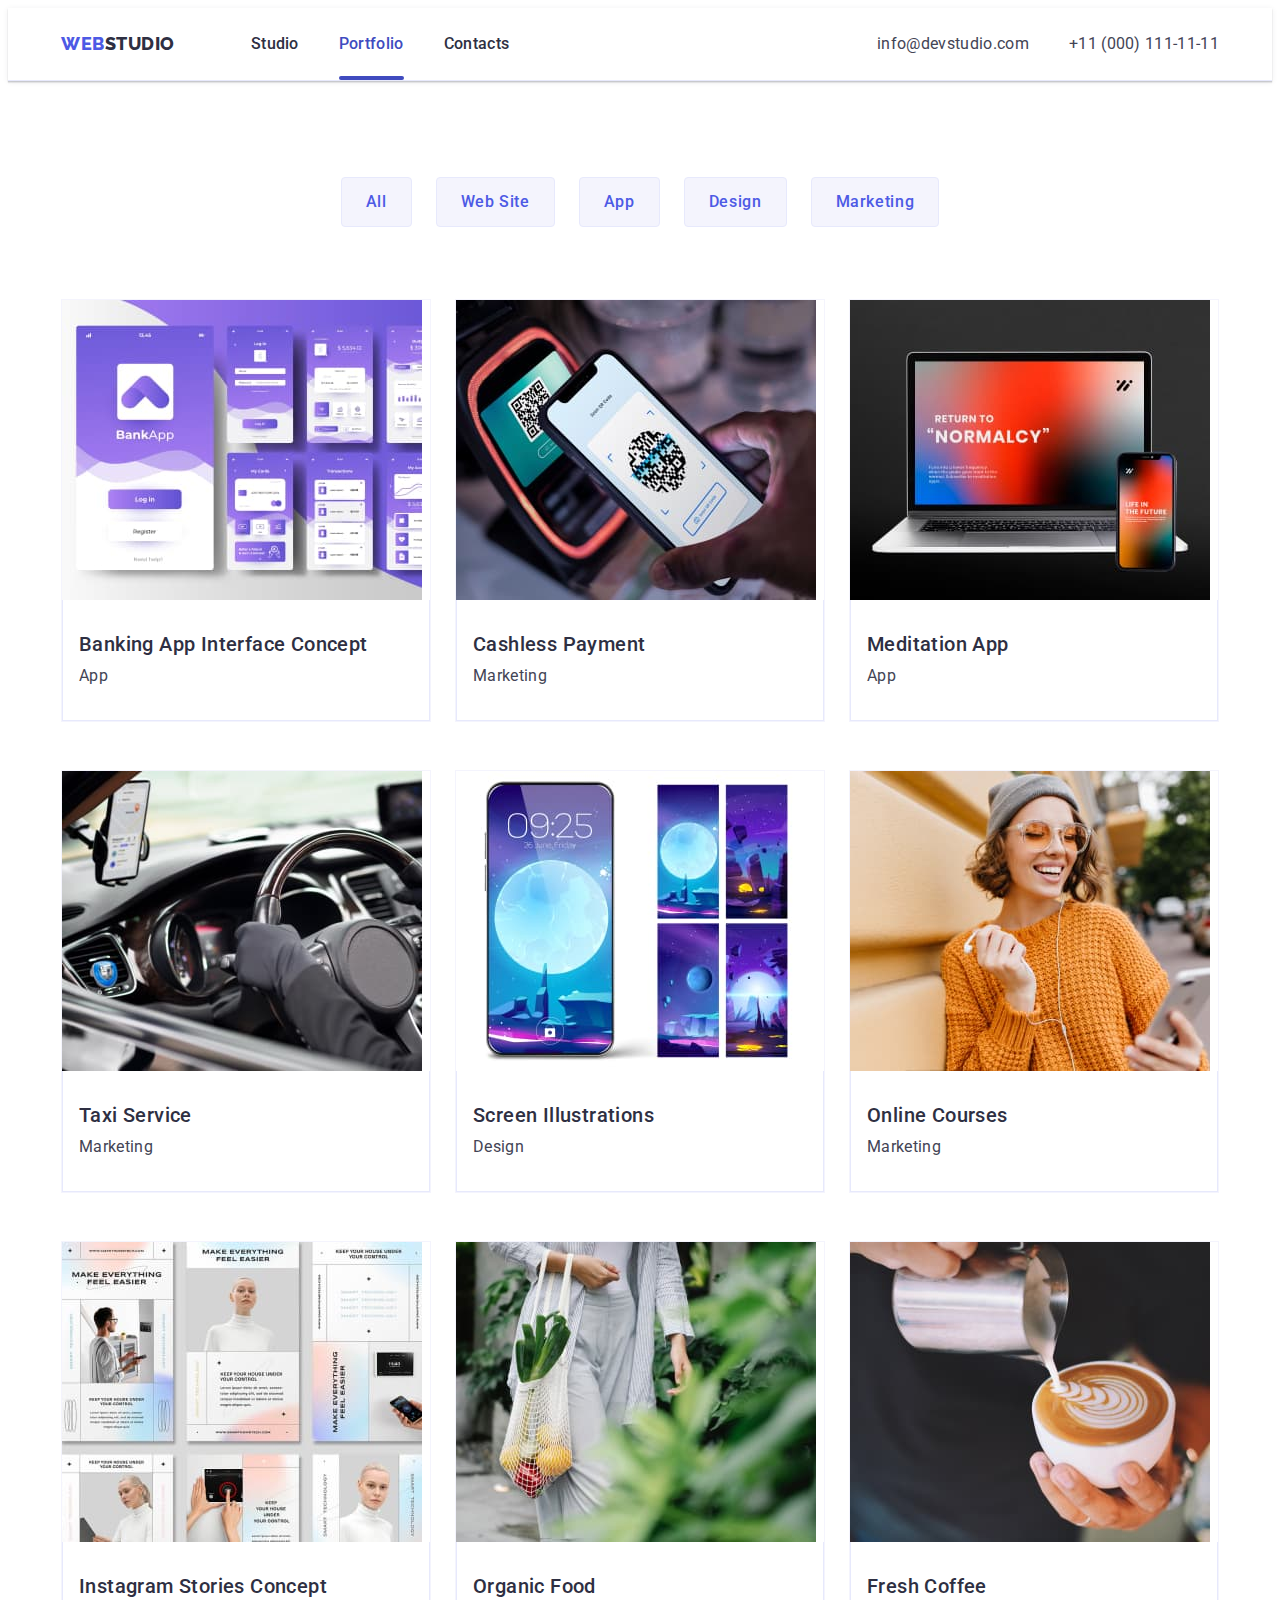
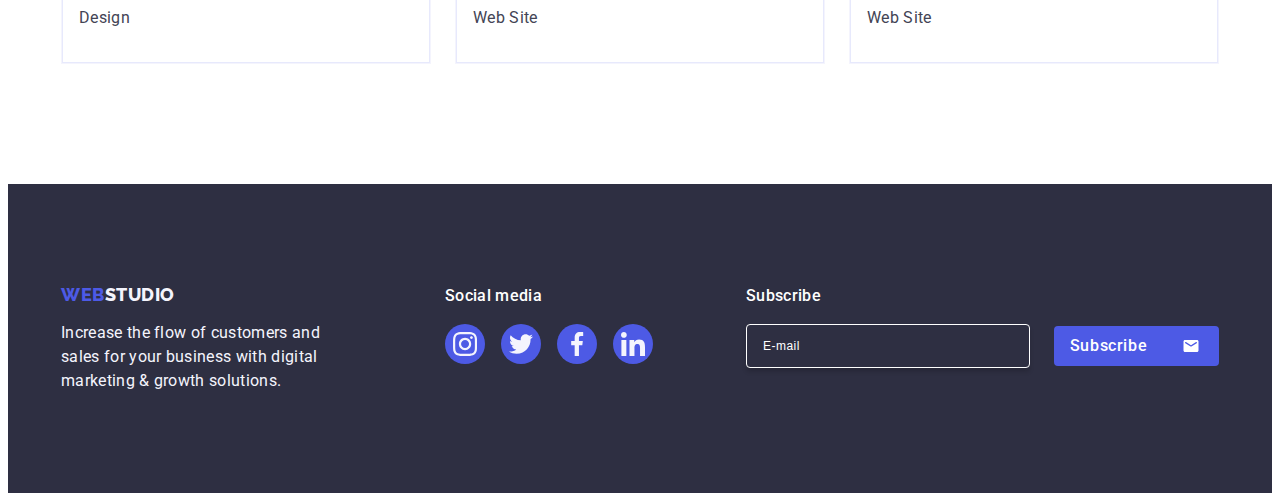
==== portfolio.html @ ca779aec "Initial commit" ====
<!DOCTYPE html>
<html lang="en">
  <head>
    <meta charset="UTF-8" />
    <meta name="viewport" content="width=device-width, initial-scale=1.0" />
    <title>Портфоліо</title>
    <link rel="preconnect" href="https://fonts.googleapis.com" />
    <link rel="preconnect" href="https://fonts.gstatic.com" crossorigin />
    <link
      href="https://fonts.googleapis.com/css2?family=Raleway:wght@800&family=Roboto:wght@400;500;700;900&display=swap"
      rel="stylesheet" />
    <link
      rel="stylesheet"
      href="https://cdnjs.cloudflare.com/ajax/libs/modern-normalize/2.0.0/modern-normalize.min.css"
      integrity="sha512-4xo8blKMVCiXpTaLzQSLSw3KFOVPWhm/TRtuPVc4WG6kUgjH6J03IBuG7JZPkcWMxJ5huwaBpOpnwYElP/m6wg=="
      crossorigin="anonymous"
      referrerpolicy="no-referrer" />
    <link rel="stylesheet" href="./css/styles.css" />
  </head>
  <body>
    <header class="header">
      <div class="header-container container">
        <nav class="header-nav nav">
          <a href="./index.html" class="logo link"
            >Web<span class="studio-header">Studio</span></a
          >
          <ul class="nav-list list">
            <li>
              <a href="./index.html" class="nav-list-item link">Studio</a>
            </li>
            <li>
              <a href="./portfolio.html" class="nav-list-item current link"
                >Portfolio</a
              >
            </li>
            <li>
              <a href="" class="nav-list-item link">Contacts</a>
            </li>
          </ul>
        </nav>
        <address class="link">
          <ul class="address-list list">
            <li class="address-list-item">
              <a href="mailto:info@devstudio.com" class="contacts-link link"
                >info@devstudio.com</a
              >
            </li>
            <li class="address-list-item">
              <a href="tel:+110001111111" class="contacts-link link"
                >+11 (000) 111-11-11</a
              >
            </li>
          </ul>
        </address>
      </div>
    </header>
    <main>
      <!-- Buttons -->
      <section class="buttons-section">
        <div class="container">
          <h1 class="visually-hidden">Filters</h1>
          <ul class="buttons-section-list list">
            <li>
              <button class="buttons" type="button">All</button>
            </li>
            <li>
              <button class="buttons" type="button">Web Site</button>
              <a href=""></a>
            </li>
            <li>
              <button class="buttons" type="button">App</button><a href=""></a>
            </li>
            <li>
              <button class="buttons" type="button">Design</button
              ><a href=""></a>
            </li>
            <li>
              <button class="buttons" type="button">Marketing</button
              ><a href=""></a>
            </li>
          </ul>
          <!-- Menu -->
          <ul class="menu-section-list card-set list">
            <li class="menu-list-item">
              <a href="" class="card-link link">
                <div class="thumb">
                  <img
                    class="menu-list-img"
                    src="./images/img-1.jpg"
                    alt="Banking App Interface Concept"
                    width="360"
                    height="300" />
                  <p class="overlay">
                    14 Stylish and User-Friendly App Design Concepts · Task
                    Manager App · Calorie Tracker App · Exotic Fruit Ecommerce
                    App · Cloud Storage App
                  </p>
                </div>
                <div class="menu-div">
                  <h2 class="menu-title">Banking App Interface Concept</h2>
                  <p class="menu-title-choice">App</p>
                </div>
              </a>
            </li>
            <li class="menu-list-item">
              <a href="" class="card-link link">
                <div class="thumb">
                  <img
                    class="menu-list-img"
                    src="./images/img-2.jpg"
                    alt="Cashless Payment"
                    width="360"
                    height="300" />
                  <p class="overlay">
                    14 Stylish and User-Friendly App Design Concepts · Task
                    Manager App · Calorie Tracker App · Exotic Fruit Ecommerce
                    App · Cloud Storage App
                  </p>
                </div>
                <div class="menu-div">
                  <h2 class="menu-title">Cashless Payment</h2>
                  <p class="menu-title-choice">Marketing</p>
                </div>
              </a>
            </li>
            <li class="menu-list-item">
              <a href="" class="card-link link">
                <div class="thumb">
                  <img
                    class="menu-list-img"
                    src="./images/img-3.jpg"
                    alt="Meditation App"
                    width="360"
                    height="300" />
                  <p class="overlay">
                    14 Stylish and User-Friendly App Design Concepts · Task
                    Manager App · Calorie Tracker App · Exotic Fruit Ecommerce
                    App · Cloud Storage App
                  </p>
                </div>
                <div class="menu-div">
                  <h2 class="menu-title">Meditation App</h2>
                  <p class="menu-title-choice">App</p>
                </div>
              </a>
            </li>
            <li class="menu-list-item">
              <a href="" class="card-link link">
                <div class="thumb">
                  <img
                    class="menu-list-img"
                    src="./images/img-4.jpg"
                    alt="Taxi Service"
                    width="360"
                    height="300" />
                  <p class="overlay">
                    14 Stylish and User-Friendly App Design Concepts · Task
                    Manager App · Calorie Tracker App · Exotic Fruit Ecommerce
                    App · Cloud Storage App
                  </p>
                </div>
                <div class="menu-div">
                  <h2 class="menu-title">Taxi Service</h2>
                  <p class="menu-title-choice">Marketing</p>
                </div>
              </a>
            </li>
            <li class="menu-list-item">
              <a href="" class="card-link link">
                <div class="thumb">
                  <img
                    class="menu-list-img"
                    src="./images/img-5.jpg"
                    alt="Screen Illustrations"
                    width="360"
                    height="300" />
                  <p class="overlay">
                    14 Stylish and User-Friendly App Design Concepts · Task
                    Manager App · Calorie Tracker App · Exotic Fruit Ecommerce
                    App · Cloud Storage App
                  </p>
                </div>
                <div class="menu-div">
                  <h2 class="menu-title">Screen Illustrations</h2>
                  <p class="menu-title-choice">Design</p>
                </div>
              </a>
            </li>
            <li class="menu-list-item">
              <a href="" class="card-link link">
                <div class="thumb">
                  <img
                    class="menu-list-img"
                    src="./images/img-6.jpg"
                    alt="Online Courses"
                    width="360"
                    height="300" />
                  <p class="overlay">
                    14 Stylish and User-Friendly App Design Concepts · Task
                    Manager App · Calorie Tracker App · Exotic Fruit Ecommerce
                    App · Cloud Storage App
                  </p>
                </div>
                <div class="menu-div">
                  <h2 class="menu-title">Online Courses</h2>
                  <p class="menu-title-choice">Marketing</p>
                </div>
              </a>
            </li>
            <li class="menu-list-item">
              <a href="" class="card-link link">
                <div class="thumb">
                  <img
                    class="menu-list-img"
                    src="./images/img-7.jpg"
                    alt="Instagram Stories Concept"
                    width="360"
                    height="300" />
                  <p class="overlay">
                    14 Stylish and User-Friendly App Design Concepts · Task
                    Manager App · Calorie Tracker App · Exotic Fruit Ecommerce
                    App · Cloud Storage App
                  </p>
                </div>
                <div class="menu-div">
                  <h2 class="menu-title">Instagram Stories Concept</h2>
                  <p class="menu-title-choice">Design</p>
                </div>
              </a>
            </li>
            <li class="menu-list-item">
              <a href="" class="card-link link">
                <div class="thumb">
                  <img
                    class="menu-list-img"
                    src="./images/img-8.jpg"
                    alt="Organic Food"
                    width="360"
                    height="300" />
                  <p class="overlay">
                    14 Stylish and User-Friendly App Design Concepts · Task
                    Manager App · Calorie Tracker App · Exotic Fruit Ecommerce
                    App · Cloud Storage App
                  </p>
                </div>
                <div class="menu-div">
                  <h2 class="menu-title">Organic Food</h2>
                  <p class="menu-title-choice">Web Site</p>
                </div>
              </a>
            </li>
            <li class="menu-list-item">
              <a href="" class="card-link link">
                <div class="thumb">
                  <img
                    class="menu-list-img"
                    src="./images/img-9.jpg"
                    alt="Fresh Coffee"
                    width="360"
                    height="300" />
                  <p class="overlay">
                    14 Stylish and User-Friendly App Design Concepts · Task
                    Manager App · Calorie Tracker App · Exotic Fruit Ecommerce
                    App · Cloud Storage App
                  </p>
                </div>
                <div class="menu-div">
                  <h2 class="menu-title">Fresh Coffee</h2>
                  <p class="menu-title-choice">Web Site</p>
                </div>
              </a>
            </li>
          </ul>
        </div>
      </section>
    </main>
    <footer class="foot-fon">
      <div class="footer-container container">
        <div class="logo-text">
          <a href="./index.html" class="logo-footer link"
            >Web<span class="studio-footer">Studio</span></a
          >
          <p class="footer-text">
            Increase the flow of customers and sales for your business with
            digital marketing & growth solutions.
          </p>
        </div>
        <div class="social-media">
          <p class="social-text">Social media</p>
          <ul class="social-list-footer list">
            <li class="social-footer-item">
              <a
                class="social-footer-link link"
                href="https://instagram.com/"
                target="_blank"
                ><svg class="social-list-icon" width="24" height="24">
                  <use href="./images/icons.svg#icon-instagram"></use></svg
              ></a>
            </li>
            <li class="social-footer-item">
              <a
                class="social-footer-link link"
                href="https://twitter.com/"
                target="_blank"
                ><svg class="social-list-icon" width="24" height="24">
                  <use href="./images/icons.svg#icon-twitter"></use></svg
              ></a>
            </li>
            <li class="social-footer-item">
              <a
                class="social-footer-link link"
                href="https://facebook.com/"
                target="_blank"
                ><svg class="social-list-icon" width="24" height="24">
                  <use href="./images/icons.svg#icon-facebook"></use></svg
              ></a>
            </li>
            <li class="social-footer-item">
              <a
                class="social-footer-link link"
                href="https://ua.linkedin.com/"
                target="_blank"
                ><svg class="social-list-icon" width="24" height="24">
                  <use href="./images/icons.svg#icon-linkedin"></use></svg
              ></a>
            </li>
          </ul>
        </div>
        <div class="footer-button">
          <p class="social-text">Subscribe</p>

          <form class="footer-form" name="subscribe_form">
            <label class="footer-form-label" for="subscribe-email">
              <input
                id="subscribe-email"
                class="footer-form-input"
                name="subscribe-email"
                type="email"
                placeholder="E-mail"
            /></label>
            <button class="footer-btn" type="submit">
              Subscribe
              <svg class="footer-btn-icon" width="24" height="24">
                <use href="./images/icons.svg#icon-email"></use>
              </svg>
            </button>
          </form>
        </div>
      </div>
    </footer>
  </body>
</html>
---- css/styles.css ----
:root {
  --iris: #4d5ae5;
  --ocean: #404bbf;
  --slate: #434455;
  --cornflower: #e7e9fc;
  --cloud: #f4f4fd;
  --grey: #2e2f42;
  --white: #ffffff;
  --lightslate: #8e8f99;
  --green: #31d0aa;
  --dairy: #fcfcfc;
  --animation: 250ms cubic-bezier(0.4, 0, 0.2, 1);
}
/*======= Base styles ============ */
body {
  font-family: 'Roboto', sans-serif;
  color: var(--slate);
  background-color: var(--white);
  line-height: 1.5;
  font-size: 16px;
}

.list {
  list-style: none;
  padding: 0;
  margin: 0;
}

.link {
  text-decoration: none;
  font-style: normal;
  color: currentColor;
}
.visually-hidden {
  position: absolute;
  width: 1px;
  height: 1px;
  margin: -1px;
  border: 0;
  padding: 0;
  white-space: nowrap;
  clip-path: inset(100%);
  clip: rect(0 0 0 0);
  overflow: hidden;
}
h1,
h2,
h3,
p {
  margin: 0;
}
.h-two {
  color: var(--grey);
  font-size: 36px;
  font-weight: 700;
  line-height: 1.11;
  letter-spacing: 0.02em;
  text-transform: capitalize;
  text-align: center;
  min-width: 323px;
  margin: 0 auto;
  margin-bottom: 72px;
}
.h-three {
  color: var(--grey);
  background-color: var(--white);
  font-size: 20px;
  font-weight: 500;
  line-height: 1.2;
  letter-spacing: 0.02em;
  margin-bottom: 8px;
}
.container {
  width: 1158px;
  margin: 0 auto;
  padding: 0 15px;
}
.nav {
  display: flex;
  align-items: center;
}
img {
  display: block;
  max-width: 100%;
  height: auto;
}
/* ======== Header styles ======================= */
/* Logo */
.logo {
  display: flex;
  padding: 24px 0;
  align-items: center;
  margin-right: 76px;
  color: var(--iris);
  font-family: 'Raleway', sans-serif;
  font-size: 18px;
  font-weight: 800;
  line-height: 1.17;
  letter-spacing: 0.54px;
  text-transform: uppercase;
}
.header {
  border-bottom: 1px solid var(--cornflower);
  box-shadow: 0px 2px 1px rgba(46, 47, 66, 0.08),
    0px 1px 1px rgba(46, 47, 66, 0.16), 0px 1px 6px rgba(46, 47, 66, 0.08);
}

.header-container {
  display: flex;
  width: 1158px;
  align-items: center;
  justify-content: space-between;
  margin: 0 auto;
}
.header-nav {
}
.studio-header {
  color: var(--grey);
}
/* Navigation on pages */
.nav-list {
  display: flex;
  align-items: center;
  gap: 40px;
  margin-right: auto;
}
.nav-list-item {
  display: block;
  padding: 24px 0;
  position: relative;
  color: var(--grey);
  font-weight: 500;
  line-height: 1.5;
  letter-spacing: 0.02em;
  transition: color var(--animation);
}
.nav-list-item.link:hover,
.nav-list-item.link:focus,
.nav-list-item.link:active,
.nav-list-item.current {
  color: var(--ocean);
}

.nav-list-item::after {
  content: '';
  position: absolute;
  left: 0;
  bottom: 0;
  display: block;
  width: 100%;
  height: 4px;
  border-radius: 2px;
}

.nav-list-item.current::after {
  background-color: var(--ocean);
}
/* Address */
.address-list {
  display: flex;
  gap: 40px;
}
.address-list-item {
  transition: color var(--animation);
}
.contacts-link {
  display: block;
  padding: 24px 0;
  letter-spacing: 0.02em;
  color: var(--slate);
  transition: color var(--animation);
}
.contacts-link.link:hover,
.contacts-link.link:focus {
  color: var(--ocean);
}
.contacts-link.link:active {
  color: var(--ocean);
}
/* ====================================== */
/* ==========Main section================ */
.main-section {
  max-width: 1440px;
  margin: 0 auto;
  background-color: var(--grey);
  background-image: linear-gradient(
      rgba(46, 47, 66, 0.7),
      rgba(46, 47, 66, 0.7)
    ),
    url(../images/people-office.jpg);
  background-size: cover;
  background-repeat: no-repeat;
  background-position: center;
  border: 1px solid #000;
  box-shadow: 0px 4px 4px 0px rgba(0, 0, 0, 0.25);
  padding: 188px 0;
}

.main-section-container {
}
.main-section-title {
  max-width: 496px;
  margin: 0 auto;
  color: var(--white);
  font-size: 56px;
  font-weight: 700;
  line-height: 1.07;
  letter-spacing: 0.02em;
  text-align: center;
}
.main-section-btn {
  display: block;
  min-width: 169px;
  height: 56px;
  padding: 16px 32px;
  margin: 0 auto;
  margin-top: 48px;
  border-radius: 4px;
  border: none;
  font-family: inherit;
  background-color: var(--iris);
  color: var(--white);
  font-weight: 500;
  font-size: 16px;
  line-height: 1.5;
  letter-spacing: 0.04em;
  cursor: pointer;
  transition: background-color var(--animation);
}
.main-section-btn:hover,
.main-section-btn:focus {
  background: var(--ocean);
  color: var(--white);
}
.main-section-btn:active {
  background: var(--ocean);
  color: var(--white);
}
/* =========================== */
/* =====section-two===== */
.section-two {
  padding: 120px 0;
  margin: 0 auto;
  background: var(--white);
}

.section-two-list {
  display: flex;
  gap: 24px;
}
.section-two-item {
  width: calc((100% - 72px) / 4);
}
.section-two-wrapper {
  display: flex;
  align-items: center;
  justify-content: center;
  width: 264px;
  height: 112px;
  margin-bottom: 8px;
  border-radius: 4px;
  background-color: var(--cloud);
}
.section-two-icon {
}
.principles-discr {
  color: var(--slate);
  font-weight: 400;
  letter-spacing: 0.02em;
}
/* ================================= */
/* =====section-three============ */
.section-three {
  margin: 0 auto;
  padding-bottom: 120px;
}

.section-three-list {
  gap: 24px;
  --indent: 24px;
  --items: 3;
}
.card-set {
  display: flex;
  flex-wrap: nowrap;
  column-gap: var(--indent);
}
.card-set-item {
  flex-basis: calc((100% - var(--indent) * (var(--items) - 1)) / var(--items));
}
.section-three-item {
  border: 0;
}

/* ================================= */
/* ======team-section=============== */
.team-section {
  background-color: var(--cloud);
  padding: 120px 0;
}
.team-section-title {
  color: var(--grey);
  font-size: 36px;
  font-weight: 700;
  line-height: 1.11;
  letter-spacing: 0.02em;
  text-transform: capitalize;
  text-align: center;
  min-width: 162px;
  margin: 0 auto;
  margin-bottom: 72px;
}
.team-section-list {
  --items: 4;
  --indent: 24px;
  gap: 24px;
}
.employee-info {
  padding: 32px 0;
}

.team-section-item {
  background-color: var(--white);
  border: 1px solid var(--cornflower);
  border-top: none;
  border-radius: 0px 0px 4px 4px;
  box-shadow: 0px 2px 1px 0px rgba(46, 47, 66, 0.08),
    0px 1px 1px 0px rgba(46, 47, 66, 0.16),
    0px 1px 6px 0px rgba(46, 47, 66, 0.08);
  width: calc((100% - 72px) / 4);
}
.employee-title {
  color: var(--grey);
  background-color: var(--white);
  font-size: 20px;
  font-weight: 500;
  line-height: 1.2;
  letter-spacing: 0.02em;
  margin-bottom: 8px;
  text-align: center;
}
.employee-job {
  background-color: var(--white);
  font-weight: 400;
  color: var(--slate);
  letter-spacing: 0.02em;
  text-transform: capitalize;
  text-align: center;
  margin-bottom: 8px;
}
.social-list {
  display: flex;
  gap: 24px;
  justify-content: center;
  align-items: center;
}
.social-list-item {
  transition: background-color var(--animation);
}
.social-list-link {
  display: flex;
  justify-content: center;
  align-items: center;
  width: 40px;
  height: 40px;
  background-color: var(--iris);
  border-radius: 50%;
  color: var(--cloud);
  transition: background-color var(--animation);
}
.social-list-link:hover,
.social-list-link:focus {
  background-color: var(--ocean);
  box-shadow: 0px 2px 1px 0px rgba(46, 47, 66, 0.08),
    0px 1px 1px 0px rgba(46, 47, 66, 0.16),
    0px 1px 6px 0px rgba(46, 47, 66, 0.08);
  border-radius: 50%;
}
.social-list-icon {
  fill: currentColor;
}
/* ================================= */
/* ======customers-section=============== */
.customers-section {
  background-color: var(--white);
  padding: 120px 0;
}
.customers-section-list {
  display: flex;
  gap: 24px;
}
.customers-list-item {
  width: calc((100% - 120px) / 6);
}
.customers-item {
  display: flex;
  align-items: center;
  justify-content: center;
  width: 168px;
  height: 88px;
  border: 1px solid var(--lightslate);
  border-radius: 4px;
  color: var(--lightslate);
  transition: color var(--animation), border-color var(--animation);
}
.customers-icon {
  fill: currentColor;
}

.customers-item:hover,
.customers-item:focus {
  fill: var(--ocean);
  border-color: var(--ocean);
  color: var(--ocean);
}
/* ================================ */
/* =====Buttons====== */
.buttons-section {
  padding-top: 96px;
  padding-bottom: 120px;
}

.buttons {
  font-family: inherit;
  background: var(--cloud);
  color: var(--iris);
  text-align: center;
  font-weight: 500;
  font-size: 16px;
  line-height: 1.5;
  letter-spacing: 0.04em;
  cursor: pointer;
  min-width: 21px;
  min-height: 24px;
  border-radius: 4px;
  border: 1px solid var(--cornflower);
  padding: 12px 24px;
  transition: color var(--animation), background-color var(--animation),
    border-color var(--animation), box-shadow var(--animation);
}

.buttons:hover,
.buttons:focus {
  background: var(--ocean);
  color: var(--white);
  border: 1px solid transparent;
  box-shadow: 0px 2px 2px 0px rgba(0, 0, 0, 0.12),
    0px 2px 1px 0px rgba(0, 0, 0, 0.08), 0px 3px 1px 0px rgba(0, 0, 0, 0.1);
}
.buttons:active {
  background: var(--ocean);
  color: var(--white);
  box-shadow: 0px 2px 2px 0px rgba(0, 0, 0, 0.12),
    0px 2px 1px 0px rgba(0, 0, 0, 0.08), 0px 3px 1px 0px rgba(0, 0, 0, 0.1);
}
.buttons-section-list {
  display: flex;
  gap: 24px;
  justify-content: center;
  margin-bottom: 72px;
}
/* ========================= */
/* ======Menu section======= */

.menu-section-list {
  display: flex;
  flex-wrap: wrap;
  column-gap: 24px;
  row-gap: 48px;
}
.menu-list-item {
  background: var(--white);
  width: calc((100% - 48px) / 3);
  transition: box-shadow var(--animation);
}
.card-link {
  display: block;
  border: 1px solid var(--cloud, #f4f4fd);
  transition: box-shadow var(--animation);
}
.card-link:hover,
.card-link:focus {
  border: none;
  box-shadow: 0px 2px 1px 0px rgba(46, 47, 66, 0.08),
    0px 1px 1px 0px rgba(46, 47, 66, 0.16),
    0px 1px 6px 0px rgba(46, 47, 66, 0.08);
}

.thumb {
  position: relative;
  overflow: hidden;
}
.overlay {
  position: absolute;
  top: 0;
  left: 0;
  width: 100%;
  height: 100%;
  padding: 24px 16px;
  color: var(--cloud);
  background-color: var(--iris);
  transform: translateY(100%);
  transition: transform var(--animation);
  letter-spacing: 0.02em;
  padding: 40px 32px;
}

.card-link:hover .overlay,
.card-link:focus .overlay {
  transform: translateY(0);
}
.menu-list-img {
  display: block;
}
.menu-div {
  padding: 32px 16px;
  border: 1px solid var(--cornflower);
  border-top: none;
}
.menu-div .menu-title {
  color: var(--grey);
  font-size: 20px;
  font-weight: 500;
  line-height: 1.2;
  letter-spacing: 0.02em;
  margin: 0;
  margin-bottom: 8px;
}
.menu-div .menu-title-choice {
  color: var(--slate);
  font-weight: 400;
  letter-spacing: 0.02em;
  margin: 0;
  transition: transform var(--animation);
}
/* ================================ */
/* =====Footer styles============== */
.foot-fon {
  padding-top: 100px;
  padding-bottom: 100px;
  background-color: var(--grey);
}
.footer-container {
  display: flex;
  align-items: baseline;
}
.logo-text {
  margin-right: 120px;
}
.logo-footer {
  display: inline-flex;
  align-items: center;
  margin-bottom: 16px;
  margin-right: 76px;
  color: var(--iris);
  font-family: 'Raleway', sans-serif;
  font-size: 18px;
  font-weight: 800;
  line-height: 1.17;
  letter-spacing: 0.54px;
  text-transform: uppercase;
}
.studio-footer {
  color: var(--cloud);
}
.footer-text {
  max-width: 264px;
  margin: 0;
  color: var(--cloud);
  letter-spacing: 0.02em;
  padding: 0;
}
.social-media {
  margin-right: 80px;
}

.social-list-footer {
  display: flex;
  justify-content: center;
  align-items: center;
  gap: 16px;
}
.social-footer-item {
  transition: background-color var(--animation);
}

.social-footer-link {
  display: flex;
  justify-content: center;
  align-items: center;
  width: 40px;
  height: 40px;
  background-color: var(--iris);
  border-radius: 50%;
  color: var(--cloud);
  transition: background-color var(--animation);
}

.social-text {
  color: var(--white);
  font-weight: 500;
  letter-spacing: 0.32px;
  margin-bottom: 16px;
  padding: 0;
}

.social-footer-link:hover,
.social-footer-link:focus {
  background-color: var(--green);
}

/* =====footer form============== */
.footer-button {
  margin-left: auto;
}
.footer-form-label {
}
.footer-form {
  display: flex;
  align-items: center;
  gap: 24px;
}
.footer-form-input {
  width: 264px;
  height: 40px;
  padding-left: 16px;

  font-size: 12px;
  letter-spacing: 0.04em;
  line-height: 1.5;
  color: var(--white);

  outline: transparent;
  background-color: transparent;

  border-radius: 4px;
  border: 1px solid var(--white);
  box-shadow: 0px 4px 4px 0px rgba(0, 0, 0, 0.15);

  transition: border-color var(--animation);
}
.footer-form-input:focus {
  border-color: var(--ocean);
}
.footer-form-input::placeholder {
  color: var(--white);
}
.footer-btn {
  display: flex;
  align-items: center;
  justify-content: center;
  gap: 16px;
  min-width: 165px;
  height: 40px;
  margin: 0 auto;

  border-radius: 4px;
  border: none;
  font-family: inherit;
  background: var(--iris);
  color: var(--white);
  font-weight: 500;
  font-size: 16px;
  line-height: 1.5;
  letter-spacing: 0.04em;
  cursor: pointer;
  transition: background-color var(--animation), color var(--animation),
    box-shadow var(--animation);
}
.footer-btn-icon {
  fill: var(--white);
  margin-left: 16px;
}

.footer-btn:hover,
.footer-btn:focus,
.footer-btn:active {
  background: var(--ocean);
  color: var(--white);
}

/* ================================ */
/* =====Modal window============== */
.backdrop {
  position: fixed;
  top: 0;
  left: 0;
  width: 100%;
  height: 100%;
  background: rgba(46, 47, 66, 0.4);
  transition: opacity var(--animation), visibility var(--animation);
}
.modal {
  position: absolute;
  top: 50%;
  left: 50%;
  width: 408px;
  padding: 72px 24px 24px 24px;
  min-height: 584px;
  border-radius: 4px;
  background-color: var(--dairy);
  box-shadow: 0px 2px 1px 0px rgba(0, 0, 0, 0.2),
    0px 1px 3px 0px rgba(0, 0, 0, 0.12), 0px 1px 1px 0px rgba(0, 0, 0, 0.14);
  opacity: 1;
  transform: translateX(-50%) translateY(-50%);
  transition: transform var(--animation);
}
.modal-btn {
  background-color: var(--cornflower);
  border: 1px solid rgba(0, 0, 0, 0.1);
  padding: 0;
  width: 24px;
  height: 24px;
  bottom: 24px;
  display: flex;
  align-items: center;
  justify-content: center;
  position: absolute;
  top: 24px;
  right: 24px;
  border-radius: 50%;
  cursor: pointer;
  transition: background-color var(--animation), border var(--animation);
}
.modal-btn-icon {
  transition: fill var(--animation);
}
.modal-btn:hover,
.modal-btn:focus {
  fill: var(--white);
  background-color: var(--ocean);
  border: none;
}

.backdrop.is-hidden {
  opacity: 0;
  pointer-events: none;
  visibility: hidden;
}
.backdrop.is-hidden .modal {
  opacity: 0;
  transform: translateX(-50%) translateY(-50%);
}

/* =====Modal form============== */
.modal-title {
  display: block;
  width: 360px;
  margin-bottom: 16px;
  font-size: 16px;
  font-weight: 500;
  line-height: 1.5;
  letter-spacing: 0.02em;
  color: var(--grey);
  text-align: center;
}

.modal-form {
}
.modal-form-item {
  margin-bottom: 8px;
}
.modal-form-part {
  margin-bottom: 16px;
}
.modal-form-label {
  display: block;
  margin-bottom: 4px;
  color: var(--lightslate);
  font-family: Roboto;
  font-size: 12px;
  font-weight: 400;
  line-height: 1.17;
  letter-spacing: 0.04em;
}
.modal-form-field {
  position: relative;
  margin-bottom: 8px;
}

.modal-form-input {
  width: 100%;
  height: 40px;
  padding-left: 38px;
  font-size: 18px;
  letter-spacing: 0.04em;
  border-radius: 4px;
  border: 1px solid rgba(46, 47, 66, 0.4);
  outline: transparent;
  background-color: transparent;

  transition: border-color var(--animation);
}

.modal-form-comment {
  width: 100%;
  height: 120px;
  font-size: 12px;
  line-height: 1.17em;
  letter-spacing: 0.04em;
  color: rgba(46, 47, 66, 0.4);
  border: 1px solid rgba(46, 47, 66, 0.4);
  border-radius: 4px;
  background-color: transparent;
  padding: 8px 16px;
  outline: transparent;
  resize: none;
  transition: border-color var(--animation);
}
.modal-form-comment:focus {
  border-color: var(--iris);
}

.modal-form-icon {
  position: absolute;
  top: 50%;
  left: 16px;
  fill: var(--grey);
  transform: translateY(-50%);
  transition: fill var(--animation);
}
.modal-form-input:focus,
.modal-form-comment:focus,
.modal-form-input:hover,
.modal-form-comment:hover,
.modal-form-input:active,
.modal-form-comment:active {
  border-color: var(--iris);
}
.modal-form-input:focus + .modal-form-icon,
.modal-form-input:active + .modal-form-icon {
  fill: var(--iris);
}
.modal-form-input::placeholder {
  opacity: 0;
  color: var(--grey);
  transition: opacity var(--animation);
}
.modal-form-input:focus::placeholder {
  opacity: 1;
}
/* ======Agreement========== */
.modal-form-agree {
  margin-bottom: 24px;
  display: flex;
  align-items: center;
  justify-content: center;
}
.modal-form-agreement {
  font-size: 12px;
  letter-spacing: 0.04em;
  line-height: 1.17;
  color: var(--lightslate);
  margin-left: 8px;
  display: block;
}

.agreement-checkbox {
  width: 16px;
  height: 16px;
  border: 1px solid rgba(46, 47, 66, 0.4);
  border-radius: 2px;

  transition: background-color var(--animation), border-color var(--animation),
    fill var(--animation);
  display: inline-flex;
  align-items: center;
  justify-content: center;
  fill: transparent;
}

.agreement-checkbox:focus,
.agreement-checkbox:hover {
  border-color: var(--ocean);
}

input[type='checkbox']:checked + .modal-form-agreement > .agreement-checkbox {
  background-color: var(--ocean);
  border-color: var(--ocean);
  fill: var(--cloud);
}
.agreement-checkbox-icon {
  fill: var(--cloud);
}

.modal-form-link {
  color: var(--iris);
}

.agree-btn {
  margin-top: 24px;
}
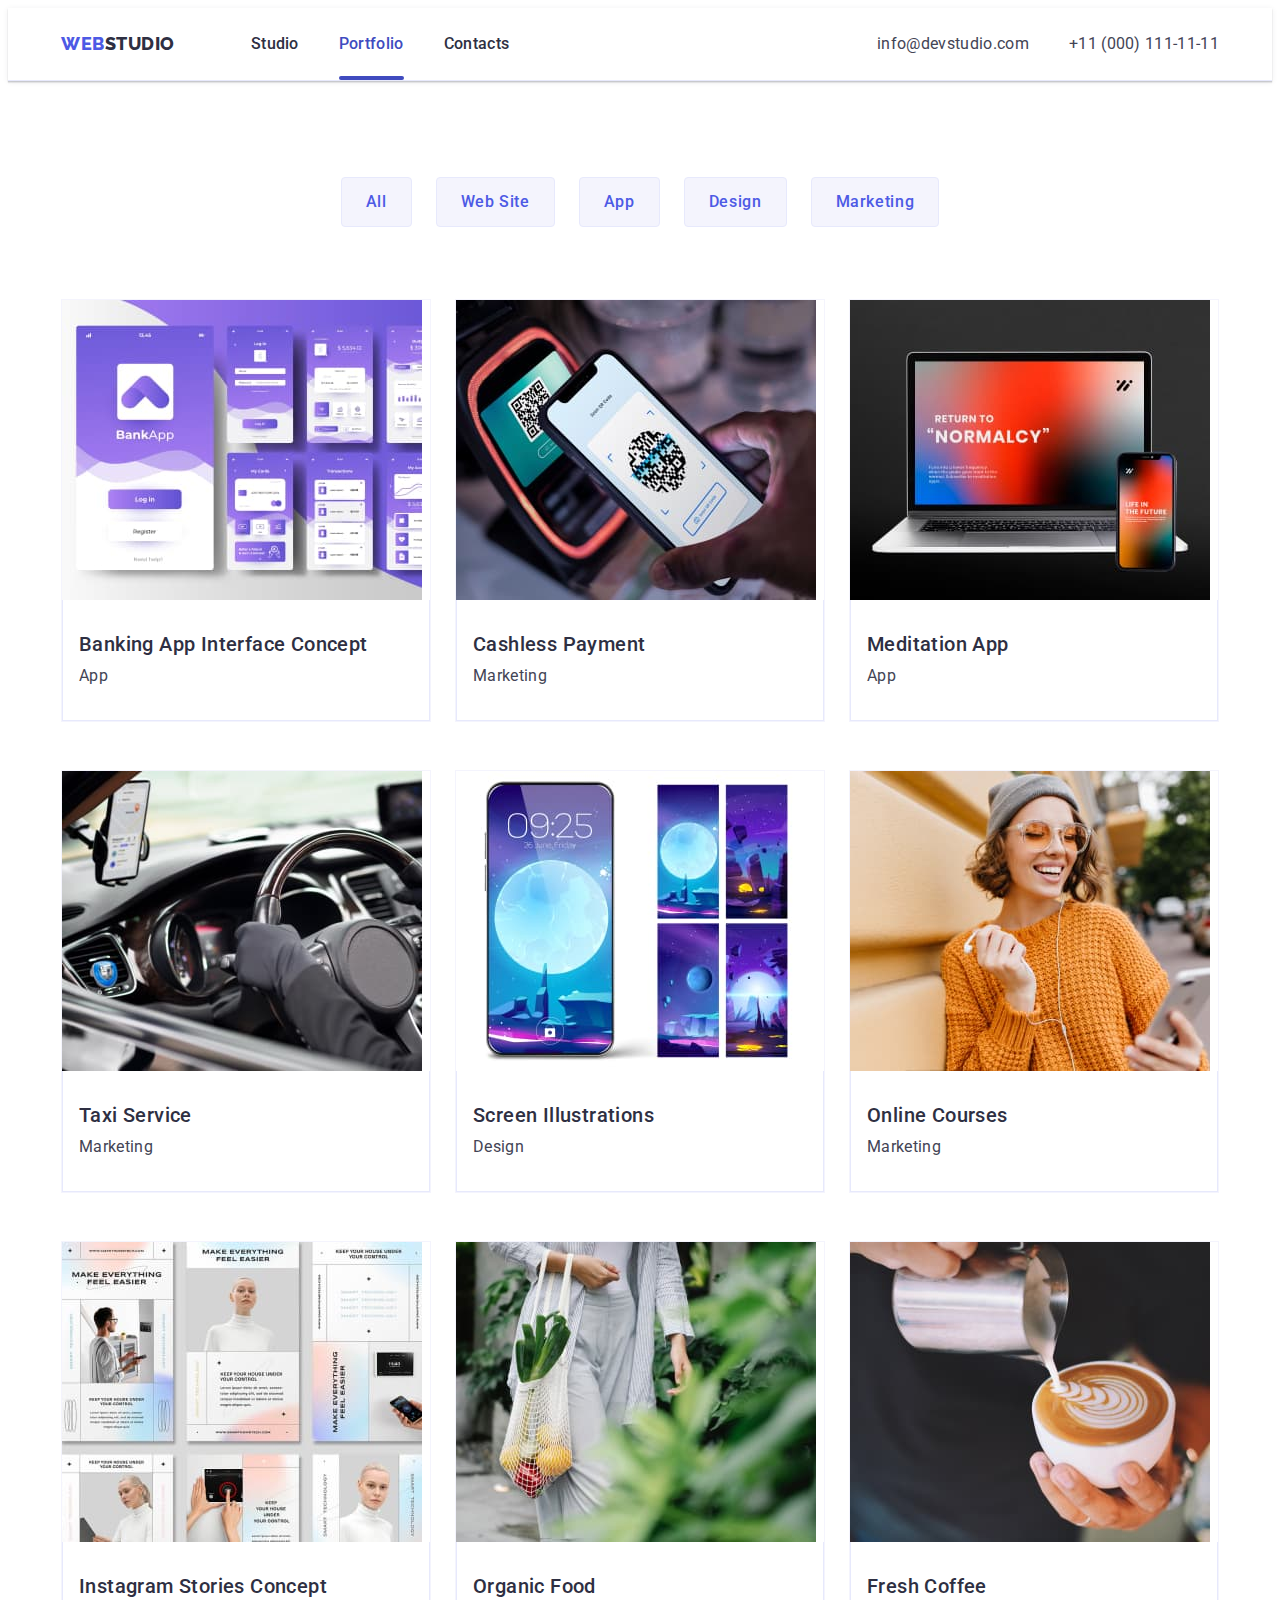
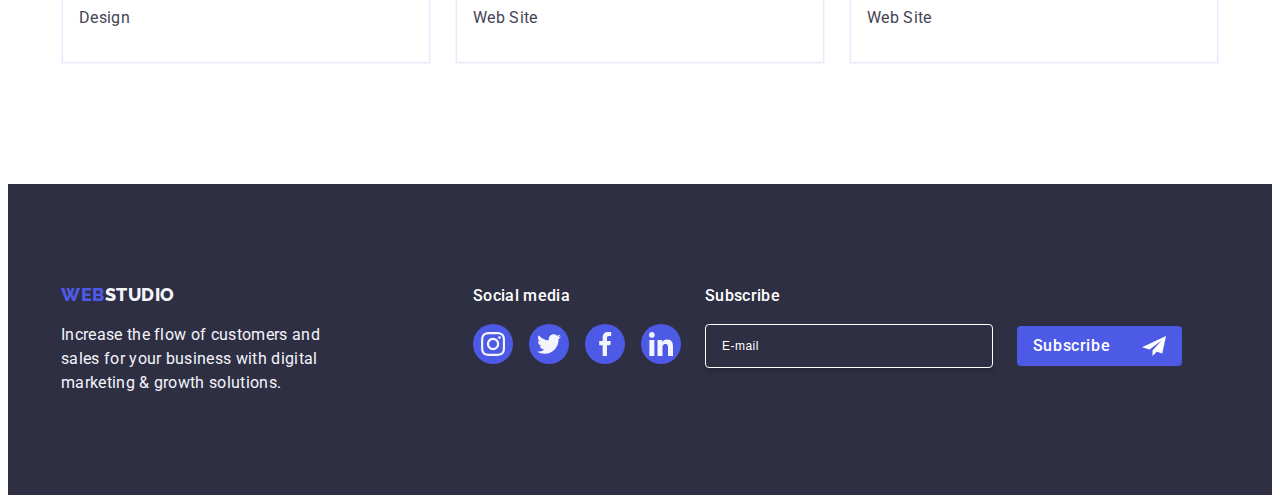
==== commit 393d992d: "modal3108" ====
--- a/portfolio.html
+++ b/portfolio.html
@@ -341,7 +341,7 @@
             <button class="footer-btn" type="submit">
               Subscribe
               <svg class="footer-btn-icon" width="24" height="24">
-                <use href="./images/icons.svg#icon-email"></use>
+                <use href="./images/icons.svg#icon-subscribe"></use>
               </svg>
             </button>
           </form>
--- a/css/styles.css
+++ b/css/styles.css
@@ -70,11 +70,6 @@
   letter-spacing: 0.02em;
   margin-bottom: 8px;
 }
-.container {
-  width: 1158px;
-  margin: 0 auto;
-  padding: 0 15px;
-}
 .nav {
   display: flex;
   align-items: center;
@@ -84,13 +79,31 @@
   max-width: 100%;
   height: auto;
 }
+/* ==========All styles================ */
+.container {
+  max-width: 428px;
+  min-width: 320px;
+  margin: 0 auto;
+  padding: 0 16px;
+}
+@media screen and (min-width: 768px) {
+  .container {
+    max-width: 768px;
+  }
+}
+@media screen and (min-width: 1158px) {
+  .container {
+    max-width: 1158px;
+    padding: 0 15px;
+  }
+}
+
 /* ======== Header styles ======================= */
 /* Logo */
 .logo {
   display: flex;
   padding: 24px 0;
   align-items: center;
-  margin-right: 76px;
   color: var(--iris);
   font-family: 'Raleway', sans-serif;
   font-size: 18px;
@@ -99,31 +112,39 @@
   letter-spacing: 0.54px;
   text-transform: uppercase;
 }
+@media only screen and (min-width: 768px) {
+  .logo {
+    margin-right: 76px;
+  }
+  .nav-list {
+    display: flex;
+    align-items: center;
+    gap: 40px;
+    margin-right: auto;
+  }
+}
 .header {
   border-bottom: 1px solid var(--cornflower);
   box-shadow: 0px 2px 1px rgba(46, 47, 66, 0.08),
     0px 1px 1px rgba(46, 47, 66, 0.16), 0px 1px 6px rgba(46, 47, 66, 0.08);
 }
-
 .header-container {
   display: flex;
-  width: 1158px;
+  flex-direction: row;
   align-items: center;
   justify-content: space-between;
-  margin: 0 auto;
-}
-.header-nav {
 }
 .studio-header {
   color: var(--grey);
 }
-/* Navigation on pages */
-.nav-list {
-  display: flex;
-  align-items: center;
-  gap: 40px;
-  margin-right: auto;
-}
+
+@media only screen and (max-width: 767.98px) {
+  .nav-list,
+  .address {
+    display: none;
+  }
+}
+
 .nav-list-item {
   display: block;
   padding: 24px 0;
@@ -158,14 +179,24 @@
 /* Address */
 .address-list {
   display: flex;
+  flex-wrap: wrap;
   gap: 40px;
 }
+
+@media only screen and (min-width: 768px) and (max-width: 1157.98px) {
+  .address-list {
+    flex-direction: column;
+    justify-content: right;
+    gap: 12px;
+  }
+}
+
 .address-list-item {
   transition: color var(--animation);
 }
 .contacts-link {
   display: block;
-  padding: 24px 0;
+  padding: 0;
   letter-spacing: 0.02em;
   color: var(--slate);
   transition: color var(--animation);
@@ -180,33 +211,31 @@
 /* ====================================== */
 /* ==========Main section================ */
 .main-section {
-  max-width: 1440px;
+  max-width: 428px;
   margin: 0 auto;
+  padding: 112px 0;
+  text-align: center;
+
   background-color: var(--grey);
   background-image: linear-gradient(
       rgba(46, 47, 66, 0.7),
       rgba(46, 47, 66, 0.7)
     ),
-    url(../images/people-office.jpg);
+    url(../images/main-bg-mob.jpg);
   background-size: cover;
   background-repeat: no-repeat;
   background-position: center;
   border: 1px solid #000;
   box-shadow: 0px 4px 4px 0px rgba(0, 0, 0, 0.25);
-  padding: 188px 0;
-}
-
-.main-section-container {
 }
 .main-section-title {
-  max-width: 496px;
-  margin: 0 auto;
+  max-width: 320px;
+  margin: 0 auto 72px;
+  font-size: 36px;
+  font-weight: 700;
+  line-height: 1.11;
+  letter-spacing: 0.02em;
   color: var(--white);
-  font-size: 56px;
-  font-weight: 700;
-  line-height: 1.07;
-  letter-spacing: 0.02em;
-  text-align: center;
 }
 .main-section-btn {
   display: block;
@@ -214,7 +243,6 @@
   height: 56px;
   padding: 16px 32px;
   margin: 0 auto;
-  margin-top: 48px;
   border-radius: 4px;
   border: none;
   font-family: inherit;
@@ -236,23 +264,88 @@
   background: var(--ocean);
   color: var(--white);
 }
-/* =========================== */
+
+@media screen and (min-width: 768px) {
+  .main-section {
+    max-width: 768px;
+    background-image: linear-gradient(
+        rgba(46, 47, 66, 0.7),
+        rgba(46, 47, 66, 0.7)
+      ),
+      url(../images/main-bg-tab.jpg);
+  }
+  .main-section-title {
+    max-width: 496px;
+    margin: 0 auto 36px;
+    font-size: 56px;
+    line-height: 1.07;
+  }
+}
+
+@media screen and (min-width: 1158px) {
+  .main-section {
+    max-width: 1440px;
+    padding: 188px 0;
+    background-image: linear-gradient(
+        rgba(46, 47, 66, 0.7),
+        rgba(46, 47, 66, 0.7)
+      ),
+      url(../images/people-office.jpg);
+  }
+  .main-section-title {
+    margin: 0 auto 48px;
+  }
+}
+
 /* =====section-two===== */
 .section-two {
-  padding: 120px 0;
+  padding: 96px 0;
   margin: 0 auto;
   background: var(--white);
 }
-
-.section-two-list {
-  display: flex;
-  gap: 24px;
+.h-three {
+  text-align: center;
+}
+.principles-discr {
+  color: var(--slate);
+  font-weight: 500;
+  letter-spacing: 0.02em;
 }
 .section-two-item {
-  width: calc((100% - 72px) / 4);
+  flex-direction: column;
+  align-items: flex-start;
+}
+@media only screen and (max-width: 767.98px) {
+  .section-two-item:not(:last-child) {
+    margin-bottom: 72px;
+  }
+}
+@media screen and (min-width: 768px) {
+  .section-two-list {
+    display: flex;
+    flex-wrap: wrap;
+    column-gap: 24px;
+    row-gap: 72px;
+  }
+  .section-two-item {
+    width: calc((100% - 24px) / 2);
+  }
+  .principles-discr {
+    font-weight: 400;
+  }
+}
+@media only screen and (max-width: 1157.98px) {
+  .section-two-item: not(: last-child) {
+    margin-bottom: 72px;
+  }
+  .h-three {
+    font-size: 36px;
+    font-weight: 700;
+    line-height: 1.11;
+  }
 }
 .section-two-wrapper {
-  display: flex;
+  display: none;
   align-items: center;
   justify-content: center;
   width: 264px;
@@ -261,62 +354,77 @@
   border-radius: 4px;
   background-color: var(--cloud);
 }
-.section-two-icon {
-}
-.principles-discr {
-  color: var(--slate);
-  font-weight: 400;
-  letter-spacing: 0.02em;
-}
-/* ================================= */
+@media screen and (min-width: 1158px) {
+  .section-two {
+    padding: 120px 0;
+  }
+  .section-two-list {
+    gap: 24px;
+  }
+  .section-two-item {
+    width: calc((100% - 72px) / 4);
+  }
+  .section-two-wrapper {
+    display: flex;
+  }
+}
+
 /* =====section-three============ */
-.section-three {
-  margin: 0 auto;
-  padding-bottom: 120px;
-}
-
-.section-three-list {
-  gap: 24px;
-  --indent: 24px;
-  --items: 3;
-}
-.card-set {
-  display: flex;
-  flex-wrap: nowrap;
-  column-gap: var(--indent);
-}
-.card-set-item {
-  flex-basis: calc((100% - var(--indent) * (var(--items) - 1)) / var(--items));
-}
-.section-three-item {
-  border: 0;
-}
-
-/* ================================= */
+@media only screen and (max-width: 1157.98px) {
+  .section-three {
+    display: none;
+  }
+}
+@media only screen and (min-width: 1158px) {
+  .section-three {
+    margin: 0 auto;
+    padding-bottom: 120px;
+  }
+
+  .section-three-list {
+    gap: 24px;
+    --indent: 24px;
+    --items: 3;
+  }
+  .card-set {
+    display: flex;
+    flex-wrap: nowrap;
+    column-gap: var(--indent);
+  }
+  .card-set-item {
+    flex-basis: calc(
+      (100% - var(--indent) * (var(--items) - 1)) / var(--items)
+    );
+  }
+  .section-three-item {
+    border: 0;
+  }
+}
 /* ======team-section=============== */
 .team-section {
   background-color: var(--cloud);
-  padding: 120px 0;
+  margin: 0 auto;
+  padding: 96px 0;
 }
 .team-section-title {
   color: var(--grey);
+  text-align: center;
   font-size: 36px;
   font-weight: 700;
   line-height: 1.11;
   letter-spacing: 0.02em;
   text-transform: capitalize;
-  text-align: center;
   min-width: 162px;
   margin: 0 auto;
   margin-bottom: 72px;
 }
+
 .team-section-list {
-  --items: 4;
-  --indent: 24px;
-  gap: 24px;
-}
-.employee-info {
-  padding: 32px 0;
+  display: block;
+  margin: 0 auto;
+  margin-bottom: 72px;
+  text-align: center;
+  max-width: 264px;
 }
 
 .team-section-item {
@@ -327,25 +435,22 @@
   box-shadow: 0px 2px 1px 0px rgba(46, 47, 66, 0.08),
     0px 1px 1px 0px rgba(46, 47, 66, 0.16),
     0px 1px 6px 0px rgba(46, 47, 66, 0.08);
-  width: calc((100% - 72px) / 4);
+}
+.employee-info {
+  padding: 32px 0;
 }
 .employee-title {
   color: var(--grey);
-  background-color: var(--white);
   font-size: 20px;
   font-weight: 500;
   line-height: 1.2;
   letter-spacing: 0.02em;
   margin-bottom: 8px;
-  text-align: center;
 }
 .employee-job {
-  background-color: var(--white);
   font-weight: 400;
-  color: var(--slate);
   letter-spacing: 0.02em;
   text-transform: capitalize;
-  text-align: center;
   margin-bottom: 8px;
 }
 .social-list {
@@ -379,24 +484,56 @@
 .social-list-icon {
   fill: currentColor;
 }
-/* ================================= */
+@media only screen and (min-width: 768px) {
+  .team-section-list {
+    display: flex;
+    align-items: center;
+    flex-wrap: wrap;
+    max-width: 768px;
+    --items: 2;
+    --indent: 24px;
+    column-gap: 24px;
+    row-gap: 72px;
+  }
+  .team-section-item {
+    width: calc((100% - var(--indent) * (var(--items) - 1)) / var(--items));
+    height: 428px;
+  }
+}
+@media only screen and (min-width: 1158px) {
+  .team-section {
+    padding: 120px 0;
+  }
+  .team-section-list {
+    max-width: 1158px;
+    --items: 4;
+    --indent: 24px;
+    gap: 24px;
+  }
+  .team-section-item {
+    width: calc((100% - var(--indent) * (var(--items) - 1)) / var(--items));
+  }
+}
+
 /* ======customers-section=============== */
 .customers-section {
-  background-color: var(--white);
-  padding: 120px 0;
+  padding: 96px 0;
 }
 .customers-section-list {
   display: flex;
-  gap: 24px;
+  flex-wrap: wrap;
+  gap: 72px 16px;
+  --items: 2;
+  --indent: 16px;
 }
 .customers-list-item {
-  width: calc((100% - 120px) / 6);
+  width: calc((100% - var(--indent) * (var(--items) - 1)) / var(--items));
 }
 .customers-item {
   display: flex;
   align-items: center;
   justify-content: center;
-  width: 168px;
+  max-width: 190px;
   height: 88px;
   border: 1px solid var(--lightslate);
   border-radius: 4px;
@@ -404,16 +541,40 @@
   transition: color var(--animation), border-color var(--animation);
 }
 .customers-icon {
+  width: 110px;
+  height: 56px;
   fill: currentColor;
 }
-
 .customers-item:hover,
 .customers-item:focus {
   fill: var(--ocean);
   border-color: var(--ocean);
   color: var(--ocean);
 }
-/* ================================ */
+@media only screen and (min-width: 768px) {
+  .customers-section-list {
+    gap: 72px 24px;
+    --items: 3;
+    --indent: 24px;
+  }
+  .customers-item {
+    max-width: 168px;
+    margin: 0 auto;
+  }
+  .customers-icon {
+    width: 104px;
+  }
+}
+@media only screen and (min-width: 1158px) {
+  .customers-section {
+    padding: 120px 0;
+  }
+  .customers-section-list {
+    gap: 0 24px;
+    --items: 6;
+    --indent: 24px;
+  }
+}
 /* =====Buttons====== */
 .buttons-section {
   padding-top: 96px;
@@ -438,9 +599,8 @@
   transition: color var(--animation), background-color var(--animation),
     border-color var(--animation), box-shadow var(--animation);
 }
-
 .buttons:hover,
-.buttons:focus {
+section-two-icon .buttons:focus {
   background: var(--ocean);
   color: var(--white);
   border: 1px solid transparent;
@@ -459,9 +619,7 @@
   justify-content: center;
   margin-bottom: 72px;
 }
-/* ========================= */
 /* ======Menu section======= */
-
 .menu-section-list {
   display: flex;
   flex-wrap: wrap;
@@ -485,7 +643,6 @@
     0px 1px 1px 0px rgba(46, 47, 66, 0.16),
     0px 1px 6px 0px rgba(46, 47, 66, 0.08);
 }
-
 .thumb {
   position: relative;
   overflow: hidden;
@@ -533,25 +690,53 @@
   margin: 0;
   transition: transform var(--animation);
 }
-/* ================================ */
+
 /* =====Footer styles============== */
 .foot-fon {
-  padding-top: 100px;
-  padding-bottom: 100px;
+  padding-top: 96px;
+  padding-bottom: 96px;
   background-color: var(--grey);
 }
 .footer-container {
   display: flex;
-  align-items: baseline;
-}
-.logo-text {
-  margin-right: 120px;
+  flex-wrap: wrap;
+  justify-content: center;
+  gap: 72px;
+}
+@media only screen and (min-width: 768px) {
+  .footer-container {
+    max-width: 584px;
+    gap: 72px 24px;
+    justify-content: flex-start;
+  }
+}
+@media only screen and (min-width: 1158px) {
+  .footer-container {
+    max-width: 1158px;
+  }
+  .foot-fon {
+    padding-top: 100px;
+    padding-bottom: 100px;
+  }
+}
+@media only screen and (max-width: 767.98px) {
+  .logo-text,
+  .social-media,
+  .footer-button {
+    display: block;
+    text-align: center;
+  }
+}
+
+@media only screen and (min-width: 1158px) {
+  .logo-text {
+    margin-right: 120px;
+  }
 }
 .logo-footer {
   display: inline-flex;
   align-items: center;
-  margin-bottom: 16px;
-  margin-right: 76px;
+  margin-bottom: 18px;
   color: var(--iris);
   font-family: 'Raleway', sans-serif;
   font-size: 18px;
@@ -564,14 +749,9 @@
   color: var(--cloud);
 }
 .footer-text {
-  max-width: 264px;
-  margin: 0;
+  max-width: 268px;
   color: var(--cloud);
   letter-spacing: 0.02em;
-  padding: 0;
-}
-.social-media {
-  margin-right: 80px;
 }
 
 .social-list-footer {
@@ -601,7 +781,6 @@
   font-weight: 500;
   letter-spacing: 0.32px;
   margin-bottom: 16px;
-  padding: 0;
 }
 
 .social-footer-link:hover,
@@ -611,33 +790,59 @@
 
 /* =====footer form============== */
 .footer-button {
-  margin-left: auto;
-}
+  display: flex;
+  flex-direction: column;
+}
+@media only screen and (min-width: 768px) {
+  .footer-button {
+    padding-left: 0;
+    justify-content: flex-start;
+  }
+}
+
 .footer-form-label {
+  max-width: 100%;
 }
 .footer-form {
   display: flex;
   align-items: center;
+  justify-content: center;
   gap: 24px;
 }
+@media only screen and (max-width: 767.98px) {
+  .footer-form {
+    display: block;
+    text-align: center;
+  }
+}
+
 .footer-form-input {
-  width: 264px;
+  width: 268px;
   height: 40px;
   padding-left: 16px;
-
+  margin-bottom: 16px;
   font-size: 12px;
   letter-spacing: 0.04em;
   line-height: 1.5;
   color: var(--white);
-
   outline: transparent;
   background-color: transparent;
-
   border-radius: 4px;
   border: 1px solid var(--white);
   box-shadow: 0px 4px 4px 0px rgba(0, 0, 0, 0.15);
-
   transition: border-color var(--animation);
+}
+@media only screen and (min-width: 768px) {
+  .footer-form-input {
+    margin-bottom: 0;
+  }
+}
+@media only screen and (min-width: 1158px) {
+  .footer-form {
+    display: flex;
+    align-items: center;
+    gap: 24px;
+  }
 }
 .footer-form-input:focus {
   border-color: var(--ocean);
@@ -679,7 +884,38 @@
   color: var(--white);
 }
 
-/* ================================ */
+/* ======Social media=======*/
+.social-list-footer {
+  display: flex;
+  justify-content: center;
+  align-items: center;
+  gap: 16px;
+}
+.social-footer-item {
+  transition: background-color var(--animation);
+}
+
+/*-- Address in Mobile menu --*/
+.address-mobile-list {
+}
+
+.address-mobile-tel {
+  color: var(--iris);
+  font-size: 34px;
+  font-weight: 700;
+  line-height: 1.11;
+  letter-spacing: 0.02em;
+  margin-bottom: 40px;
+}
+.address-mobile-email {
+  color: var(--slate);
+  font-size: 20px;
+  font-weight: 500;
+  line-height: 1.2;
+  letter-spacing: 0.02em;
+  margin-bottom: 48px;
+}
+
 /* =====Modal window============== */
 .backdrop {
   position: fixed;
@@ -731,7 +967,6 @@
   background-color: var(--ocean);
   border: none;
 }
-
 .backdrop.is-hidden {
   opacity: 0;
   pointer-events: none;
@@ -741,8 +976,7 @@
   opacity: 0;
   transform: translateX(-50%) translateY(-50%);
 }
-
-/* =====Modal form============== */
+/* Modal form */
 .modal-title {
   display: block;
   width: 360px;
@@ -839,7 +1073,7 @@
 .modal-form-input:focus::placeholder {
   opacity: 1;
 }
-/* ======Agreement========== */
+/* Agreement */
 .modal-form-agree {
   margin-bottom: 24px;
   display: flex;
@@ -854,7 +1088,6 @@
   margin-left: 8px;
   display: block;
 }
-
 .agreement-checkbox {
   width: 16px;
   height: 16px;
@@ -873,7 +1106,6 @@
 .agreement-checkbox:hover {
   border-color: var(--ocean);
 }
-
 input[type='checkbox']:checked + .modal-form-agreement > .agreement-checkbox {
   background-color: var(--ocean);
   border-color: var(--ocean);
@@ -890,3 +1122,92 @@
 .agree-btn {
   margin-top: 24px;
 }
+
+/*==============================*/
+/* Mobile menu */
+.menu-toggle {
+  min-height: 22px;
+  min-width: 32px;
+  display: flex;
+  align-items: center;
+  justify-content: center;
+  margin: 0;
+  padding: 0;
+  background-color: transparent;
+  cursor: pointer;
+  border: none;
+  border-radius: 50%;
+  outline: none;
+}
+.mobile-menu-icon {
+  stroke: var(--grey);
+}
+.menu-close-icon {
+  fill: var(--grey);
+}
+@media only screen and (min-width: 768px) {
+  .menu-toggle {
+    display: none;
+  }
+}
+
+.menu-toggle:hover,
+.menu-toggle:focus {
+  background-color: rgba(0, 0, 0, 0.1);
+}
+
+.menu-container {
+  display: flex;
+  flex-direction: column;
+  position: fixed;
+  top: 0;
+  left: 0;
+  width: 100vw;
+  height: 100%;
+  padding: 80px 40px 40px 40px;
+  background-color: var(--white);
+  z-index: 999;
+
+  transform: translateX(100%);
+  transition: transform 250ms ease-in-out;
+}
+
+.menu-container.is-open {
+  transform: translateX(0);
+}
+
+.menu-container .menu-toggle {
+  position: absolute;
+  top: 24px;
+  right: 24px;
+  background-color: var(--cornflower);
+  border: 1px solid var(--navyblue);
+  border-radius: 50%;
+}
+
+.mobile-menu {
+  margin-bottom: auto;
+}
+
+.mobile-menu-item:not(:last-child) {
+  margin-bottom: 40px;
+}
+.mobile-menu-link {
+  display: block;
+  color: var(--navyblue);
+  font-size: 36px;
+  font-weight: 700;
+  line-height: 1.11;
+  letter-spacing: 0.02em;
+  margin-bottom: 40px;
+}
+.mobile-menu-link:hover,
+.mobile-menu-link:focus,
+.mobile-menu-link:active,
+.mobile-menu-link.current {
+  color: var(--ocean);
+}
+
+.mobile-social-media.social-list-footer {
+  gap: 56px;
+}
